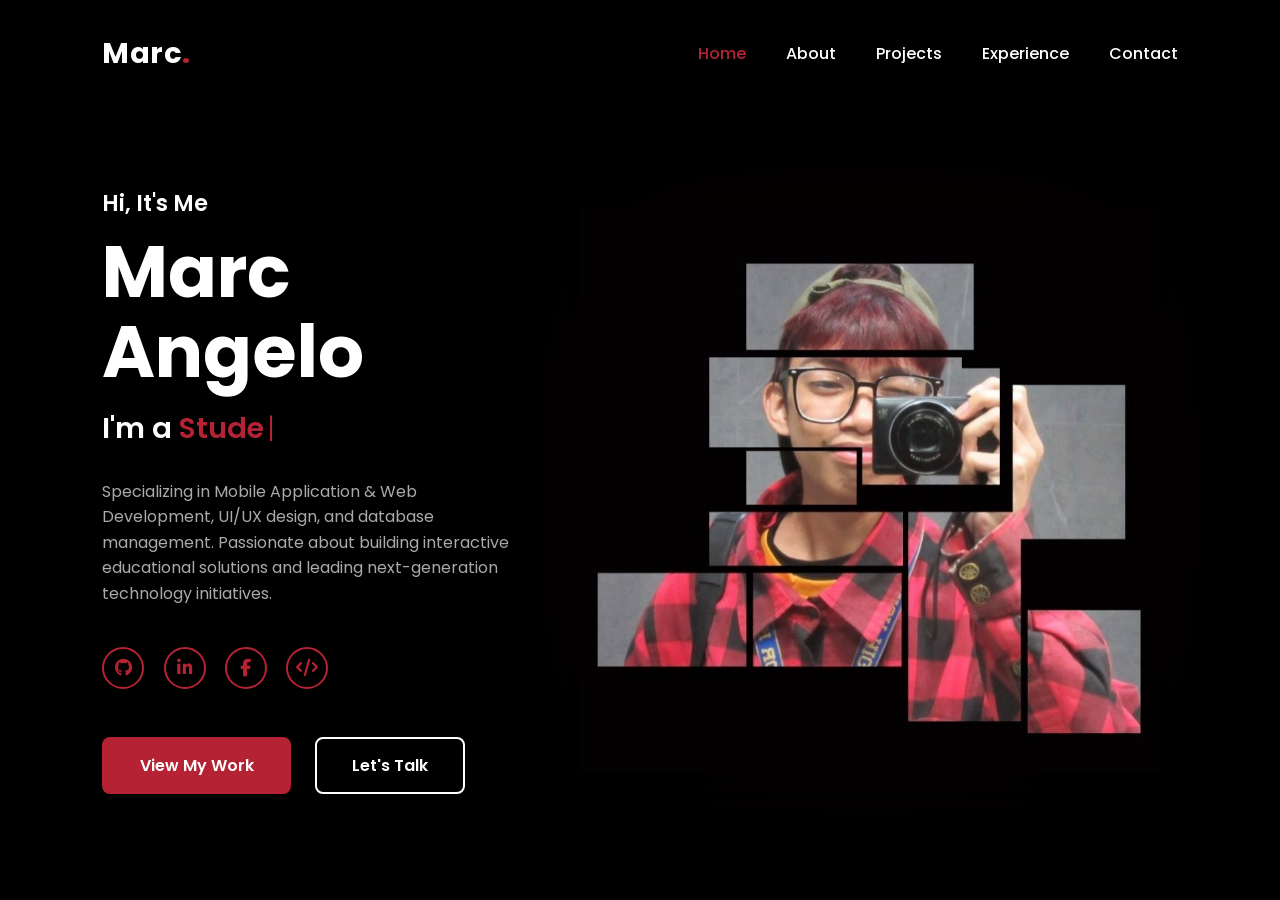
==== index.html @ 4bd6f5fd "Rename home.html to index.html" ====
<!DOCTYPE html>
<html lang="en">
<head>
    <meta charset="UTF-8">
    <meta name="viewport" content="width=device-width, initial-scale=1.0">
    <title>Marc Angelo | Portfolio</title>
    <!-- Poppins Font -->
    <link href="https://fonts.googleapis.com/css2?family=Poppins:wght@300;400;500;600;700;800&display=swap" rel="stylesheet">
    <!-- FontAwesome for Icons -->
    <link rel="stylesheet" href="https://cdnjs.cloudflare.com/ajax/libs/font-awesome/6.4.0/css/all.min.css">
    <link rel="stylesheet" href="Design.css">
</head>
<body>

    <!-- Navigation Bar -->
    <header class="navbar">
        <div class="logo">Marc<span>.</span></div>
        <nav>
            <ul>
                <li><a href="#home" class="active">Home</a></li>
                <li><a href="#about">About</a></li>
                <li><a href="#projects">Projects</a></li>
                <li><a href="#experience">Experience</a></li>
                <li><a href="#contact">Contact</a></li>
            </ul>
        </nav>
    </header>

    <!-- Hero Section -->
    <section class="hero" id="home">
        <!-- Left Side Content -->
        <div class="hero-content">
            <h3>Hi, It's Me</h3>
            <h1>Marc Angelo</h1>
            <div class="animated-text">
                I'm a <span id="typing-text">Application Developer</span><span class="cursor">|</span>
            </div>
            <p>
                Specializing in Mobile Application & Web Development, UI/UX design, and database management. 
                Passionate about building interactive educational solutions and leading next-generation technology initiatives.
            </p>

            <!-- Social Links -->
            <div class="social-icons">
                <a href="#" target="_blank"><i class="fab fa-github"></i></a>
                <a href="#" target="_blank"><i class="fab fa-linkedin-in"></i></a>
                <a href="#" target="_blank"><i class="fab fa-facebook-f"></i></a>
                <a href="#" target="_blank"><i class="fas fa-code"></i></a>
            </div>

            <!-- Action Buttons -->
            <div class="cta-buttons">
                <a href="#projects" class="btn primary">View My Work</a>
                <a href="#contact" class="btn secondary">Let's Talk</a>
            </div>
        </div>

        <!-- Right Side: Large, 3D Interactive Mosaic Card -->
        <div class="hero-image-wrapper">
            <div class="tilt-card" id="tiltCard">
                <img src="Maru.jpg" alt="Marc Angelo Mosaic" class="hero-img">
                <div class="card-glow"></div>
            </div>
        </div>
    </section>

    <!-- Interactivity Scripts -->
    <script>
        // --- 1. Dynamic Typing Effect ---
        const roles = ["Student", "UI/UX Designer", "Vlogger"];
        let roleIndex = 0;
        let charIndex = 0;
        let isDeleting = false;
        const typingTextElem = document.getElementById("typing-text");

        function type() {
            const currentRole = roles[roleIndex];
            if (isDeleting) {
                typingTextElem.textContent = currentRole.substring(0, charIndex - 1);
                charIndex--;
            } else {
                typingTextElem.textContent = currentRole.substring(0, charIndex + 1);
                charIndex++;
            }

            if (!isDeleting && charIndex === currentRole.length) {
                isDeleting = true;
                setTimeout(type, 2000);
            } else if (isDeleting && charIndex === 0) {
                isDeleting = false;
                roleIndex = (roleIndex + 1) % roles.length;
                setTimeout(type, 500);
            } else {
                setTimeout(type, isDeleting ? 50 : 100);
            }
        }

        // --- 2. 3D Parallax Tilt Effect ---
        const card = document.getElementById('tiltCard');
        
        document.addEventListener('mousemove', (e) => {
            const cardRect = card.getBoundingClientRect();
            // Find center coordinates of the picture card
            const cardCenterX = cardRect.left + cardRect.width / 2;
            const cardCenterY = cardRect.top + cardRect.height / 2;
            
            // Calculate mouse distance from center
            const x = e.clientX - cardCenterX;
            const y = e.clientY - cardCenterY;
            
            // Map distances to a clean degree rotation constraint
            const maxTilt = 15; 
            const tiltX = (y / (window.innerHeight / 2)) * -maxTilt;
            const tiltY = (x / (window.innerWidth / 2)) * maxTilt;
            
            // Apply fluid 3D transformations
            card.style.transform = `rotateX(${tiltX}deg) rotateY(${tiltY}deg) scale3d(1.03, 1.03, 1.03)`;
        });

        // Reset positions smoothly when mouse leaves screen area
        document.addEventListener('mouseleave', () => {
            card.style.transform = `rotateX(0deg) rotateY(0deg) scale3d(1, 1, 1)`;
        });

        document.addEventListener("DOMContentLoaded", () => {
            setTimeout(type, 1000);
        });
    </script>
</body>
</html>
---- Design.css ----
/* Reset and Base Rules */
* {
    margin: 0;
    padding: 0;
    box-sizing: border-box;
    font-family: 'Poppins', sans-serif;
    scroll-behavior: smooth;
}

:root {
    --bg-color: #000000;          /* Matches your deep black portfolio background */
    --text-color: #ffffff;
    --text-muted: #aaaaaa;
    --accent-color: #b52233;      /* Crimson Red Highlighting */
}

body {
    background-color: var(--bg-color);
    color: var(--text-color);
    overflow-x: hidden;
}

/* Navbar Configuration */
.navbar {
    position: fixed;
    top: 0;
    left: 0;
    width: 100%;
    padding: 2rem 8%;
    display: flex;
    justify-content: space-between;
    align-items: center;
    background: rgba(0, 0, 0, 0.9);
    z-index: 1000;
}

.navbar .logo {
    font-size: 1.8rem;
    font-weight: 700;
    letter-spacing: 0.5px;
}

.navbar .logo span {
    color: var(--accent-color);
}

.navbar nav ul {
    display: flex;
    list-style: none;
    gap: 2.5rem;
}

.navbar nav ul li a {
    color: var(--text-color);
    text-decoration: none;
    font-weight: 500;
    font-size: 1rem;
    transition: 0.3s ease;
}

.navbar nav ul li a:hover,
.navbar nav ul li a.active {
    color: var(--accent-color);
}

/* Two-Column Layout (Right column optimized to be significantly wider) */
.hero {
    min-height: 100vh;
    display: grid;
    grid-template-columns: 0.8fr 1.2fr; 
    align-items: center;
    padding: 0 8%;
    gap: 3rem;
    padding-top: 80px;
    perspective: 1000px; /* Activates depth for 3D translations */
}

/* Left Column Styling */
.hero-content h3 {
    font-size: 1.4rem;
    font-weight: 600;
    margin-bottom: 0.8rem;
}

.hero-content h1 {
    font-size: 4.5rem;
    font-weight: 700;
    line-height: 1.1;
    margin-bottom: 1rem;
}

.hero-content .animated-text {
    font-size: 1.8rem;
    font-weight: 600;
    margin-bottom: 1.8rem;
}

.hero-content .animated-text span#typing-text {
    color: var(--accent-color);
}

.cursor {
    display: inline-block;
    color: var(--accent-color);
    margin-left: 3px;
    font-weight: 300;
    animation: blink 1s infinite;
}

@keyframes blink {
    0%, 100% { opacity: 1; }
    50% { opacity: 0; }
}

.hero-content p {
    font-size: 1rem;
    color: var(--text-muted);
    line-height: 1.6;
    max-width: 540px;
    margin-bottom: 2.5rem;
}

/* Social Buttons */
.social-icons {
    display: flex;
    gap: 1.2rem;
    margin-bottom: 3rem;
}

.social-icons a {
    display: inline-flex;
    justify-content: center;
    align-items: center;
    width: 42px;
    height: 42px;
    background: transparent;
    border: 2px solid var(--accent-color);
    border-radius: 50%;
    color: var(--accent-color);
    font-size: 1.1rem;
    text-decoration: none;
    transition: 0.3s ease;
}

.social-icons a:hover {
    background: var(--accent-color);
    color: var(--text-color);
    box-shadow: 0 0 15px var(--accent-color);
    transform: translateY(-2px);
}

/* Action Buttons */
.cta-buttons {
    display: flex;
    gap: 1.5rem;
}

.btn {
    display: inline-flex;
    justify-content: center;
    align-items: center;
    padding: 0.9rem 2.2rem;
    border-radius: 8px;
    font-size: 1rem;
    font-weight: 600;
    text-decoration: none;
    transition: 0.3s ease;
}

.btn.primary {
    background: var(--accent-color);
    color: var(--text-color);
    border: 2px solid var(--accent-color);
}

.btn.primary:hover {
    background: transparent;
    color: var(--accent-color);
    box-shadow: 0 0 15px rgba(181, 34, 51, 0.4);
}

.btn.secondary {
    background: transparent;
    color: var(--text-color);
    border: 2px solid var(--text-color);
}

.btn.secondary:hover {
    background: var(--text-color);
    color: var(--bg-color);
}

/* Right Column: Clean Picture Alignment Wrapper */
.hero-image-wrapper {
    display: flex;
    justify-content: center;
    align-items: center;
    width: 100%;
}

/* Interactive 3D Card Stage */
.tilt-card {
    position: relative;
    width: 100%;
    max-width: 580px; /* Keeps the mosaic comfortably large */
    transform-style: preserve-3d;
    transition: transform 0.15s ease-out;
    background: transparent;
}

.hero-img {
    width: 100%;
    height: auto;
    object-fit: contain;
    display: block;
    transform: translateZ(20px); /* Pushes image outward in 3D space */
    filter: drop-shadow(0 15px 35px rgba(0, 0, 0, 0.9));
}

/* Atmospheric Glow Following movements behind card */
.card-glow {
    position: absolute;
    top: 10%;
    left: 10%;
    width: 80%;
    height: 80%;
    background: var(--accent-color);
    filter: blur(80px);
    opacity: 0.15;
    pointer-events: none;
    transform: translateZ(-10px);
}

/* Responsive Infrastructure for Mobile Viewports */
@media (max-width: 991px) {
    .hero {
        grid-template-columns: 1fr;
        text-align: center;
        gap: 3rem;
        padding-top: 100px;
        padding-bottom: 50px;
    }

    .hero-content {
        order: 2;
        display: flex;
        flex-direction: column;
        align-items: center;
    }

    .hero-image-wrapper {
        order: 1;
        justify-content: center;
    }

    .tilt-card {
        max-width: 420px;
    }

    .navbar nav {
        display: none; 
    }
}
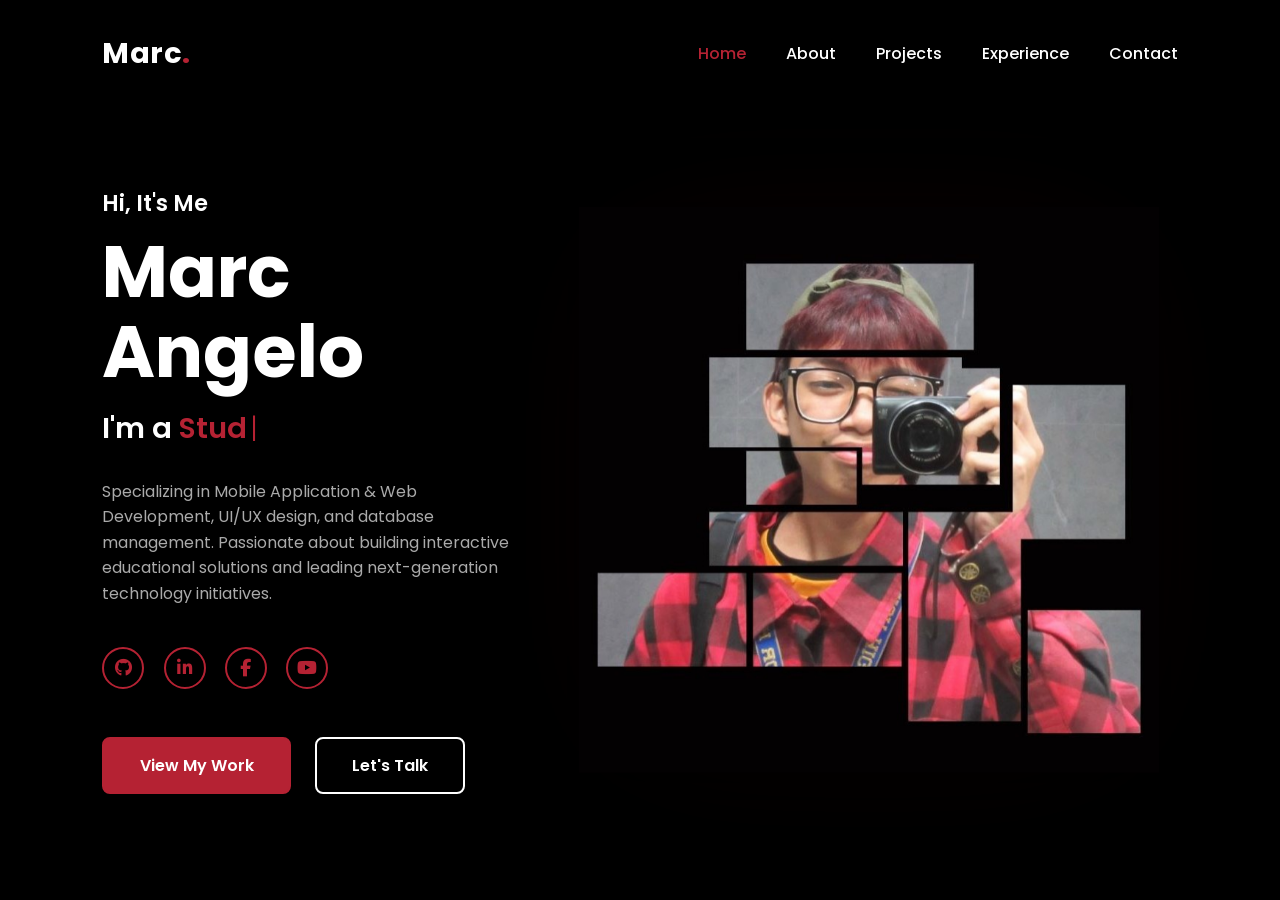
==== commit d20f1642: "Update social links in index.html Updated social links with actual URLs for GitHub, LinkedIn, Facebo" ====
--- a/index.html
+++ b/index.html
@@ -8,7 +8,7 @@
     <link href="https://fonts.googleapis.com/css2?family=Poppins:wght@300;400;500;600;700;800&display=swap" rel="stylesheet">
     <!-- FontAwesome for Icons -->
     <link rel="stylesheet" href="https://cdnjs.cloudflare.com/ajax/libs/font-awesome/6.4.0/css/all.min.css">
-    <link rel="stylesheet" href="Design.css">
+    <link rel="stylesheet" href="style.css">
 </head>
 <body>
 
@@ -41,12 +41,16 @@
             </p>
 
             <!-- Social Links -->
-            <div class="social-icons">
-                <a href="#" target="_blank"><i class="fab fa-github"></i></a>
-                <a href="#" target="_blank"><i class="fab fa-linkedin-in"></i></a>
-                <a href="#" target="_blank"><i class="fab fa-facebook-f"></i></a>
-                <a href="#" target="_blank"><i class="fas fa-code"></i></a>
-            </div>
+<div class="social-icons">
+            <!-- GitHub Link -->
+        <a href="https://github.com/Maruku-lit" target="_blank"><i class="fab fa-github"></i></a>
+            <!-- LinkedIn Link -->
+    <a href="https://www.linkedin.com/in/marc-fagela-062154318" target="_blank"><i class="fab fa-linkedin-in"></i></a>
+            <!-- Facebook Link -->
+    <a href="https://www.facebook.com/mik.fga" target="_blank"><i class="fab fa-facebook-f"></i></a>
+            <!-- YouTube Link (Replaced the code icon) -->
+    <a href="https://www.youtube.com/@MarcFagela" target="_blank"><i class="fab fa-youtube"></i></a>
+</div>
 
             <!-- Action Buttons -->
             <div class="cta-buttons">
--- a/style.css
+++ b/style.css
@@ -0,0 +1,263 @@
+/* Reset and Base Rules */
+* {
+    margin: 0;
+    padding: 0;
+    box-sizing: border-box;
+    font-family: 'Poppins', sans-serif;
+    scroll-behavior: smooth;
+}
+
+:root {
+    --bg-color: #000000;          /* Matches your deep black portfolio background */
+    --text-color: #ffffff;
+    --text-muted: #aaaaaa;
+    --accent-color: #b52233;      /* Crimson Red Highlighting */
+}
+
+body {
+    background-color: var(--bg-color);
+    color: var(--text-color);
+    overflow-x: hidden;
+}
+
+/* Navbar Configuration */
+.navbar {
+    position: fixed;
+    top: 0;
+    left: 0;
+    width: 100%;
+    padding: 2rem 8%;
+    display: flex;
+    justify-content: space-between;
+    align-items: center;
+    background: rgba(0, 0, 0, 0.9);
+    z-index: 1000;
+}
+
+.navbar .logo {
+    font-size: 1.8rem;
+    font-weight: 700;
+    letter-spacing: 0.5px;
+}
+
+.navbar .logo span {
+    color: var(--accent-color);
+}
+
+.navbar nav ul {
+    display: flex;
+    list-style: none;
+    gap: 2.5rem;
+}
+
+.navbar nav ul li a {
+    color: var(--text-color);
+    text-decoration: none;
+    font-weight: 500;
+    font-size: 1rem;
+    transition: 0.3s ease;
+}
+
+.navbar nav ul li a:hover,
+.navbar nav ul li a.active {
+    color: var(--accent-color);
+}
+
+/* Two-Column Layout (Right column optimized to be significantly wider) */
+.hero {
+    min-height: 100vh;
+    display: grid;
+    grid-template-columns: 0.8fr 1.2fr; 
+    align-items: center;
+    padding: 0 8%;
+    gap: 3rem;
+    padding-top: 80px;
+    perspective: 1000px; /* Activates depth for 3D translations */
+}
+
+/* Left Column Styling */
+.hero-content h3 {
+    font-size: 1.4rem;
+    font-weight: 600;
+    margin-bottom: 0.8rem;
+}
+
+.hero-content h1 {
+    font-size: 4.5rem;
+    font-weight: 700;
+    line-height: 1.1;
+    margin-bottom: 1rem;
+}
+
+.hero-content .animated-text {
+    font-size: 1.8rem;
+    font-weight: 600;
+    margin-bottom: 1.8rem;
+}
+
+.hero-content .animated-text span#typing-text {
+    color: var(--accent-color);
+}
+
+.cursor {
+    display: inline-block;
+    color: var(--accent-color);
+    margin-left: 3px;
+    font-weight: 300;
+    animation: blink 1s infinite;
+}
+
+@keyframes blink {
+    0%, 100% { opacity: 1; }
+    50% { opacity: 0; }
+}
+
+.hero-content p {
+    font-size: 1rem;
+    color: var(--text-muted);
+    line-height: 1.6;
+    max-width: 540px;
+    margin-bottom: 2.5rem;
+}
+
+/* Social Buttons */
+.social-icons {
+    display: flex;
+    gap: 1.2rem;
+    margin-bottom: 3rem;
+}
+
+.social-icons a {
+    display: inline-flex;
+    justify-content: center;
+    align-items: center;
+    width: 42px;
+    height: 42px;
+    background: transparent;
+    border: 2px solid var(--accent-color);
+    border-radius: 50%;
+    color: var(--accent-color);
+    font-size: 1.1rem;
+    text-decoration: none;
+    transition: 0.3s ease;
+}
+
+.social-icons a:hover {
+    background: var(--accent-color);
+    color: var(--text-color);
+    box-shadow: 0 0 15px var(--accent-color);
+    transform: translateY(-2px);
+}
+
+/* Action Buttons */
+.cta-buttons {
+    display: flex;
+    gap: 1.5rem;
+}
+
+.btn {
+    display: inline-flex;
+    justify-content: center;
+    align-items: center;
+    padding: 0.9rem 2.2rem;
+    border-radius: 8px;
+    font-size: 1rem;
+    font-weight: 600;
+    text-decoration: none;
+    transition: 0.3s ease;
+}
+
+.btn.primary {
+    background: var(--accent-color);
+    color: var(--text-color);
+    border: 2px solid var(--accent-color);
+}
+
+.btn.primary:hover {
+    background: transparent;
+    color: var(--accent-color);
+    box-shadow: 0 0 15px rgba(181, 34, 51, 0.4);
+}
+
+.btn.secondary {
+    background: transparent;
+    color: var(--text-color);
+    border: 2px solid var(--text-color);
+}
+
+.btn.secondary:hover {
+    background: var(--text-color);
+    color: var(--bg-color);
+}
+
+/* Right Column: Clean Picture Alignment Wrapper */
+.hero-image-wrapper {
+    display: flex;
+    justify-content: center;
+    align-items: center;
+    width: 100%;
+}
+
+/* Interactive 3D Card Stage */
+.tilt-card {
+    position: relative;
+    width: 100%;
+    max-width: 580px; /* Keeps the mosaic comfortably large */
+    transform-style: preserve-3d;
+    transition: transform 0.15s ease-out;
+    background: transparent;
+}
+
+.hero-img {
+    width: 100%;
+    height: auto;
+    object-fit: contain;
+    display: block;
+    transform: translateZ(20px); /* Pushes image outward in 3D space */
+    filter: drop-shadow(0 15px 35px rgba(0, 0, 0, 0.9));
+}
+
+/* Atmospheric Glow Following movements behind card */
+.card-glow {
+    position: absolute;
+    top: 10%;
+    left: 10%;
+    width: 80%;
+    height: 80%;
+    background: var(--accent-color);
+    filter: blur(80px);
+    opacity: 0.15;
+    pointer-events: none;
+    transform: translateZ(-10px);
+}
+
+/* Responsive Infrastructure for Mobile Viewports */
+@media (max-width: 991px) {
+    .hero {
+        grid-template-columns: 1fr;
+        text-align: center;
+        gap: 3rem;
+        padding-top: 100px;
+        padding-bottom: 50px;
+    }
+
+    .hero-content {
+        order: 2;
+        display: flex;
+        flex-direction: column;
+        align-items: center;
+    }
+
+    .hero-image-wrapper {
+        order: 1;
+        justify-content: center;
+    }
+
+    .tilt-card {
+        max-width: 420px;
+    }
+
+    .navbar nav {
+        display: none; 
+    }
+}
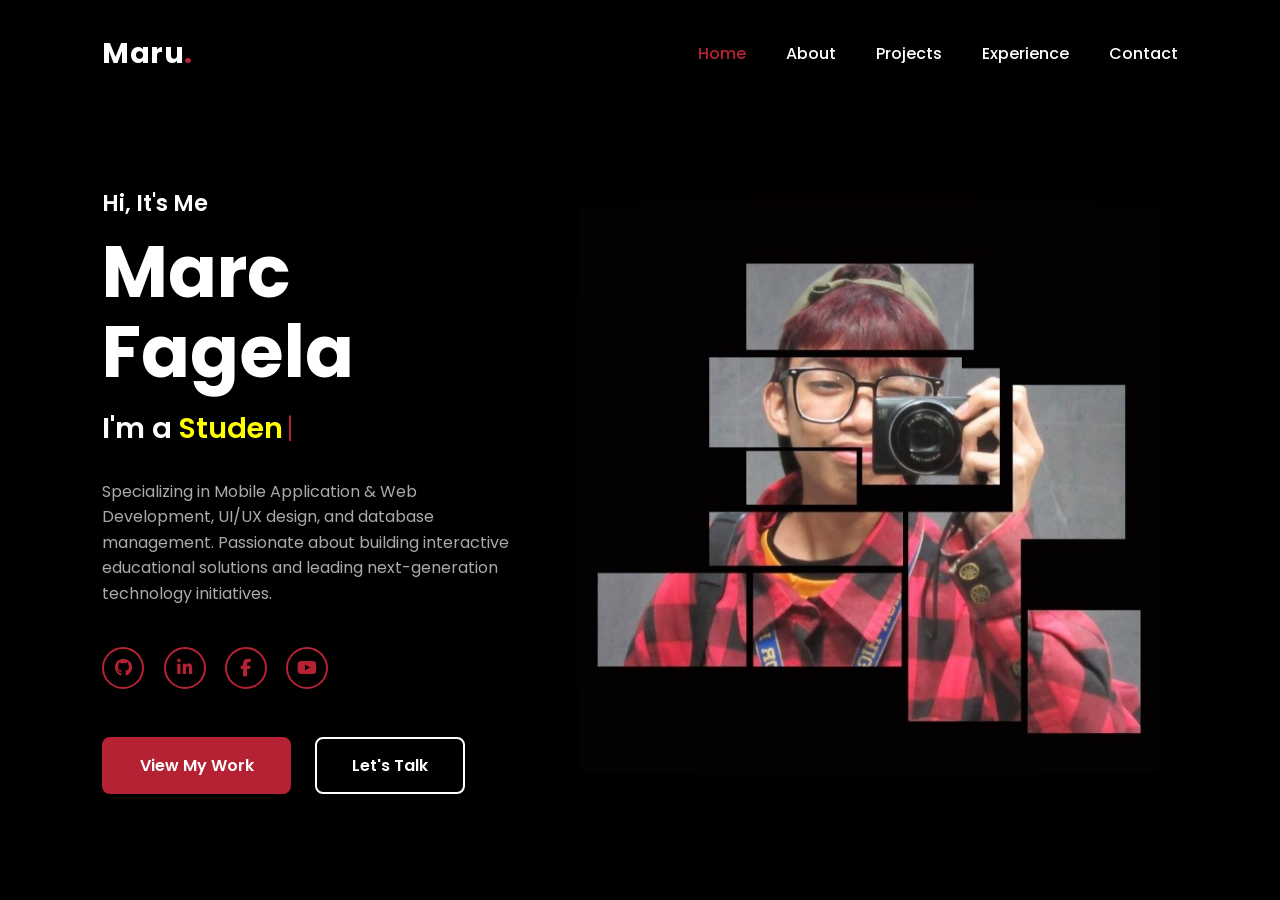
==== commit 495ca85c: "Revise portfolio content and enhance typing effect Updated portfolio content and improved dynamic ty" ====
--- a/index.html
+++ b/index.html
@@ -3,7 +3,7 @@
 <head>
     <meta charset="UTF-8">
     <meta name="viewport" content="width=device-width, initial-scale=1.0">
-    <title>Marc Angelo | Portfolio</title>
+    <title>Marc Fagela | Portfolio</title>
     <!-- Poppins Font -->
     <link href="https://fonts.googleapis.com/css2?family=Poppins:wght@300;400;500;600;700;800&display=swap" rel="stylesheet">
     <!-- FontAwesome for Icons -->
@@ -14,7 +14,7 @@
 
     <!-- Navigation Bar -->
     <header class="navbar">
-        <div class="logo">Marc<span>.</span></div>
+        <div class="logo">Maru<span>.</span></div>
         <nav>
             <ul>
                 <li><a href="#home" class="active">Home</a></li>
@@ -31,9 +31,9 @@
         <!-- Left Side Content -->
         <div class="hero-content">
             <h3>Hi, It's Me</h3>
-            <h1>Marc Angelo</h1>
+            <h1>Marc Fagela</h1>
             <div class="animated-text">
-                I'm a <span id="typing-text">Application Developer</span><span class="cursor">|</span>
+                I'm a <span id="typing-text">Front End Developer</span><span class="cursor">|</span>
             </div>
             <p>
                 Specializing in Mobile Application & Web Development, UI/UX design, and database management. 
@@ -77,8 +77,18 @@
         let isDeleting = false;
         const typingTextElem = document.getElementById("typing-text");
 
-        function type() {
+       function type() {
             const currentRole = roles[roleIndex];
+
+            // DITO NAKALAGAY YUNG CHANGING COLORS NG ROLES:
+            if (currentRole === "UI/UX Designer") {
+                typingTextElem.style.color = "#2ecc71"; // Ito yung Green
+            } else if (currentRole === "Vlogger") {
+                typingTextElem.style.color = "#3498db"; // Ito yung Blue
+            } else {
+                typingTextElem.style.color = "#FFFF00"; // Ito yung Yellow
+            }
+
             if (isDeleting) {
                 typingTextElem.textContent = currentRole.substring(0, charIndex - 1);
                 charIndex--;
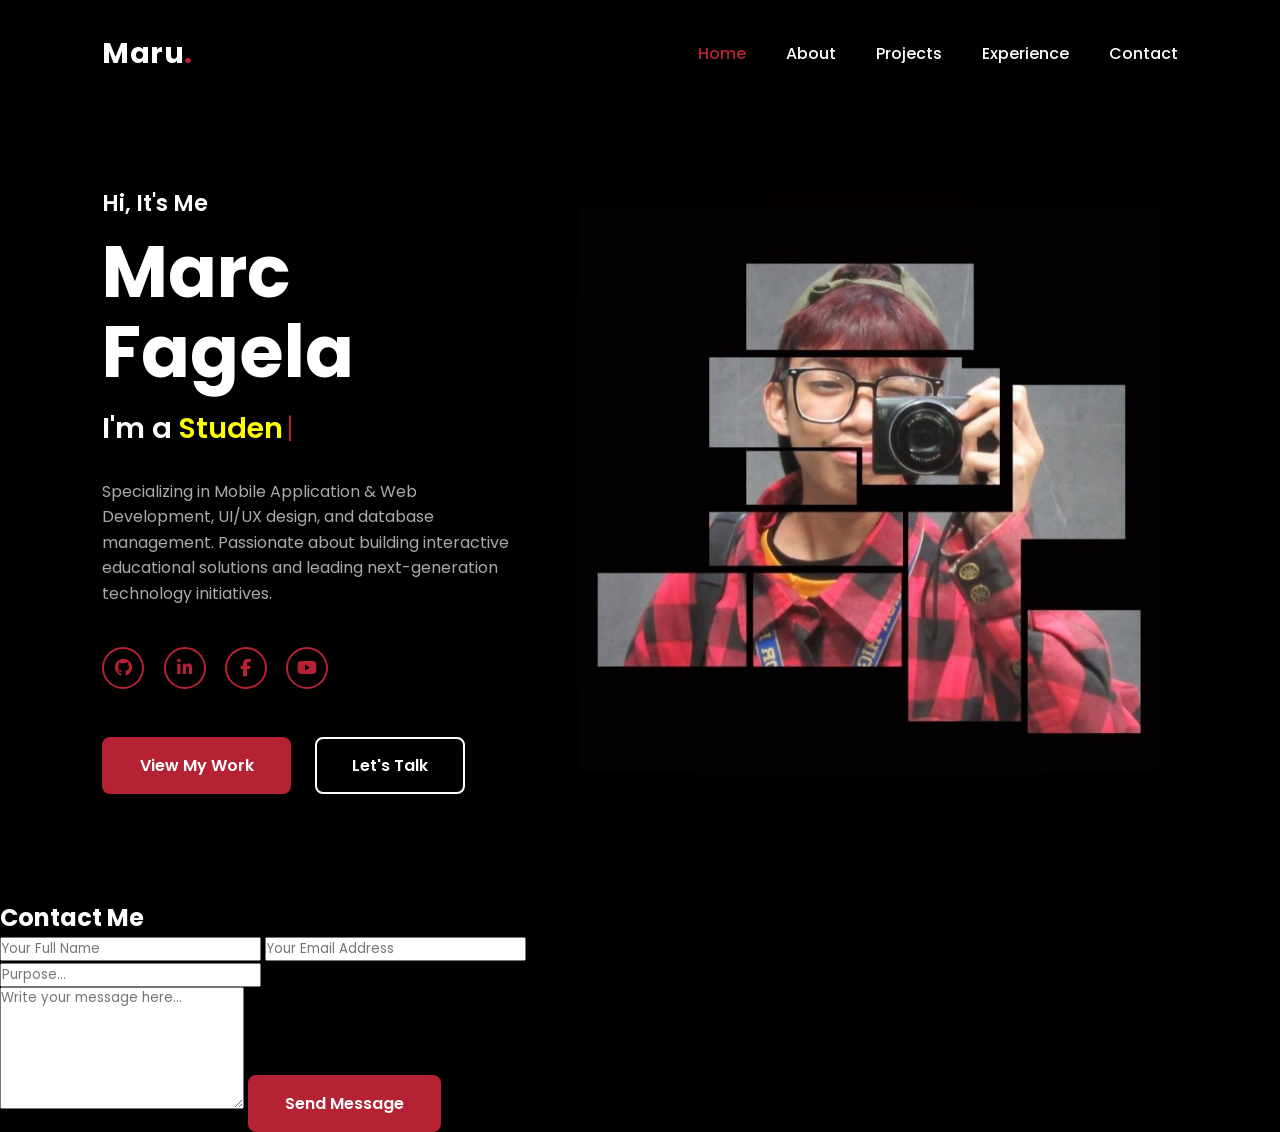
==== commit f181cc4f: "Refactor index.html and implement contact form Updated the HTML structure and added a contact form w" ====
--- a/index.html
+++ b/index.html
@@ -13,29 +13,29 @@
 <body>
 
     <!-- Navigation Bar -->
-    <header class="navbar">
-        <div class="logo">Maru<span>.</span></div>
-        <nav>
-            <ul>
-                <li><a href="#home" class="active">Home</a></li>
-                <li><a href="#about">About</a></li>
-                <li><a href="#projects">Projects</a></li>
-                <li><a href="#experience">Experience</a></li>
-                <li><a href="#contact">Contact</a></li>
-            </ul>
-        </nav>
-    </header>
+<header class="navbar">
+    <div class="logo">Maru<span>.</span></div>
+    <nav>
+        <ul>
+            <li><a href="#home" class="active">Home</a></li>
+            <li><a href="#about">About</a></li>
+            <li><a href="#projects">Projects</a></li>
+            <li><a href="#experience">Experience</a></li>
+            <li><a href="#contact">Contact</a></li>
+        </ul>
+    </nav>
+</header>
 
     <!-- Hero Section -->
-    <section class="hero" id="home">
+<section class="hero" id="home">
         <!-- Left Side Content -->
-        <div class="hero-content">
-            <h3>Hi, It's Me</h3>
-            <h1>Marc Fagela</h1>
-            <div class="animated-text">
+    <div class="hero-content">
+        <h3>Hi, It's Me</h3>
+        <h1>Marc Fagela</h1>
+        <div class="animated-text">
                 I'm a <span id="typing-text">Front End Developer</span><span class="cursor">|</span>
-            </div>
-            <p>
+        </div>
+        <p>
                 Specializing in Mobile Application & Web Development, UI/UX design, and database management. 
                 Passionate about building interactive educational solutions and leading next-generation technology initiatives.
             </p>
@@ -65,8 +65,29 @@
                 <img src="Maru.jpg" alt="Marc Angelo Mosaic" class="hero-img">
                 <div class="card-glow"></div>
             </div>
-        </div>
-    </section>
+    </div>
+</section>
+
+    <!-- Contact Section -->
+<section class="contact" id="contact">
+    <h2 class="heading">Contact <span>Me</span></h2>
+    
+    <form id="contactForm">
+    <div class="input-group">
+        <!-- May name="name" at name="email" dapat -->
+        <input type="text" id="userName" name="name" placeholder="Your Full Name" required>
+        <input type="email" id="userEmail" name="email" placeholder="Your Email Address" required>
+    </div>
+    <div class="input-group">
+        <!-- May name="purpose" -->
+        <input type="text" id="userPurpose" name="purpose" placeholder="Purpose..." required>
+    </div>
+    <!-- May name="message" -->
+    <textarea id="userMessage" name="message" rows="6" placeholder="Write your message here..." required></textarea>
+    
+    <button type="submit" class="btn primary" id="sendBtn">Send Message</button>
+</form>
+</section>
 
     <!-- Interactivity Scripts -->
     <script>
@@ -136,9 +157,56 @@
             card.style.transform = `rotateX(0deg) rotateY(0deg) scale3d(1, 1, 1)`;
         });
 
+// --- 3. Direct Contact Form Submission via AJAX ---
+        document.getElementById("contactForm").addEventListener("submit", function(e) {
+            e.preventDefault(); 
+
+            const sendBtn = document.getElementById("sendBtn");
+            sendBtn.innerText = "Sending...";
+            sendBtn.disabled = true;
+
+            // ⚠️ PALITAN MO ITO NG IYONG TOTOONG GMAIL ADDRESS:
+            const myGmail = "marcfga@gmail.com"; 
+
+            const formData = {
+                name: document.getElementById("userName").value,
+                email: document.getElementById("userEmail").value,
+                purpose: document.getElementById("userPurpose").value,
+                message: document.getElementById("userMessage").value
+            };
+
+            fetch(`https://formsubmit.co/ajax/${myGmail}`, {
+                method: "POST",
+                headers: {
+                    "Content-Type": "application/json",
+                    "Accept": "application/json"
+                },
+                body: JSON.stringify(formData)
+            })
+            .then(response => response.json())
+            .then(data => {
+                if (data.success === "true" || data.success === true) {
+                    alert("Message sent successfully! Check your email soon.");
+                    document.getElementById("contactForm").reset(); 
+                } else {
+                    alert("Oops! Something went wrong. Please try again.");
+                }
+            })
+            .catch(error => {
+                console.error("Error:", error);
+                alert("An error occurred while sending the message.");
+            })
+            .finally(() => {
+                sendBtn.innerText = "Send Message";
+                sendBtn.disabled = false;
+            });
+        });
+
         document.addEventListener("DOMContentLoaded", () => {
             setTimeout(type, 1000);
         });
+
+
     </script>
 </body>
 </html>
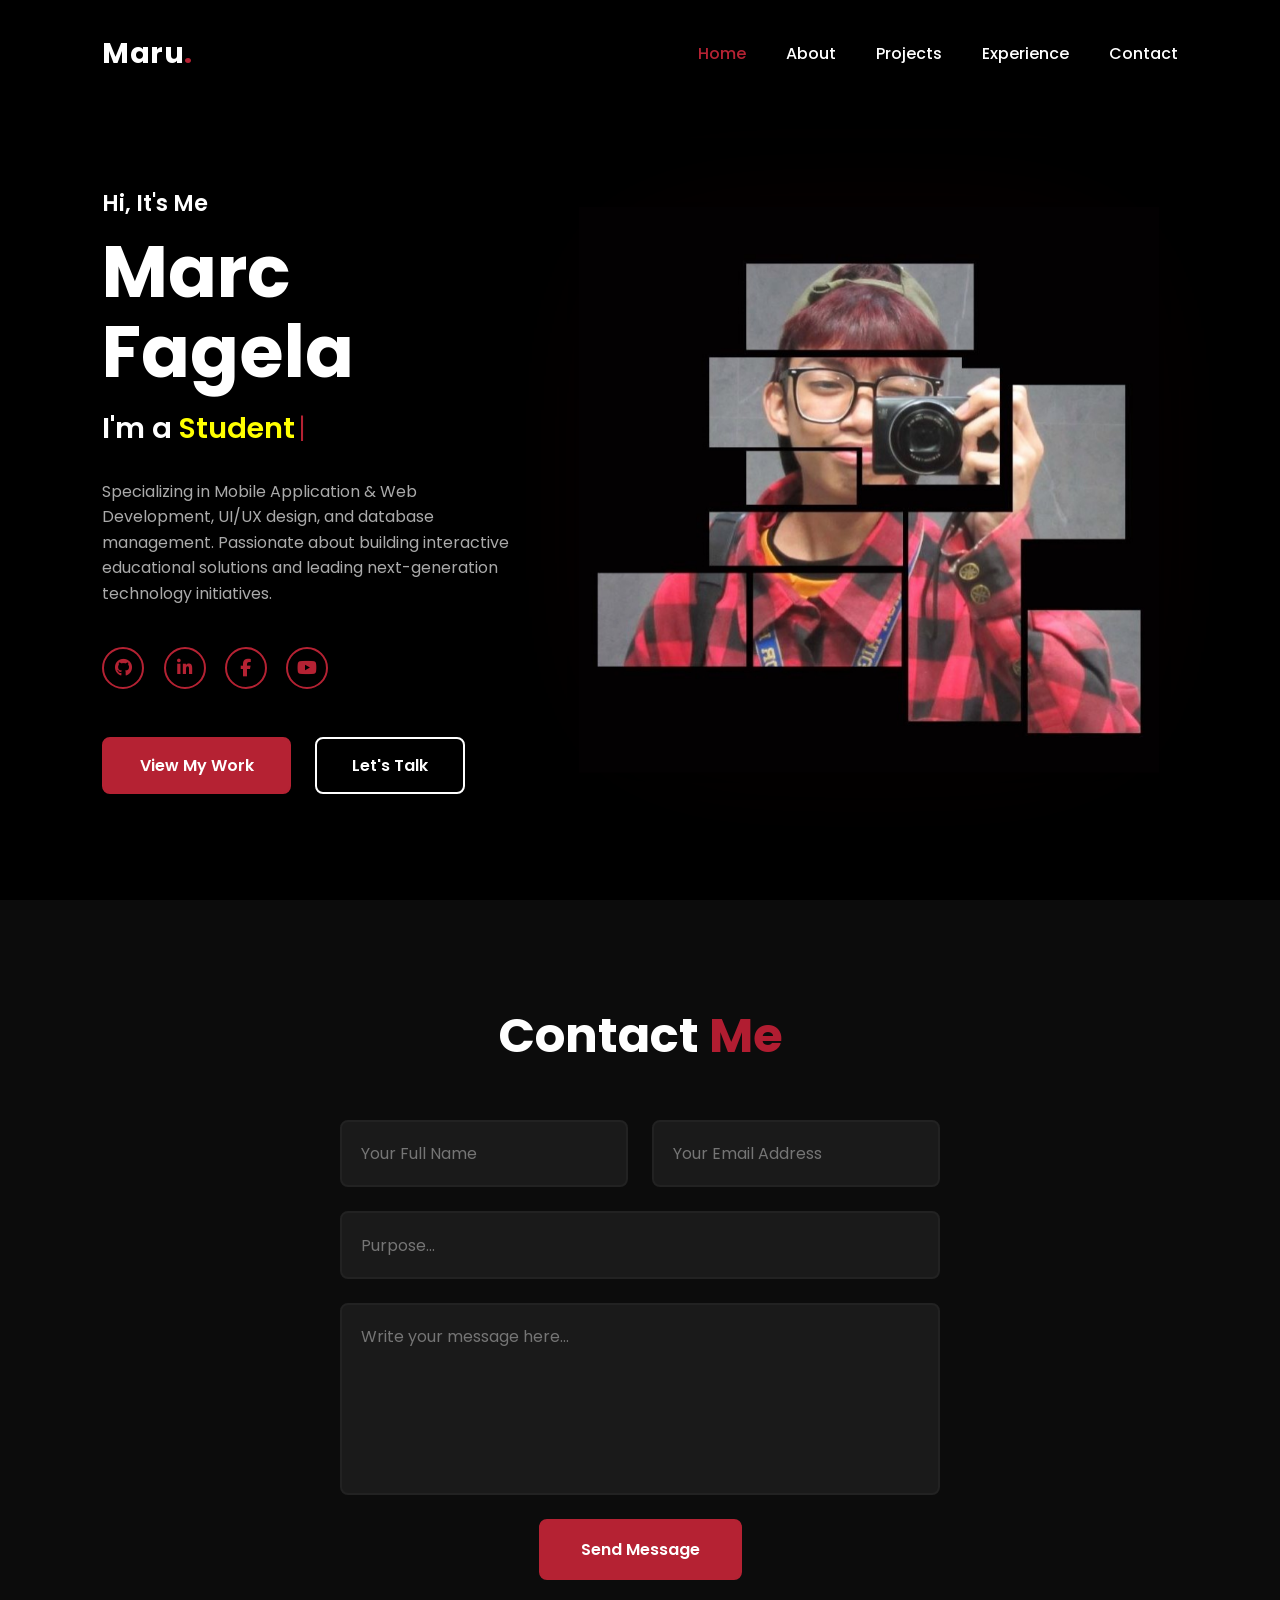
==== commit d0fb426f: "Fix HTML encoding and formatting issues" ====
--- a/index.html
+++ b/index.html
@@ -1,19 +1,21 @@
 <!DOCTYPE html>
 <html lang="en">
-<head>
-    <meta charset="UTF-8">
-    <meta name="viewport" content="width=device-width, initial-scale=1.0">
-    <title>Marc Fagela | Portfolio</title>
+    <head>
+        <meta charset="UTF-8">
+        <meta name="viewport" content="width=device-width, initial-scale=1.0">
+        <title>Marc Fagela | Portfolio</title>
+
     <!-- Poppins Font -->
-    <link href="https://fonts.googleapis.com/css2?family=Poppins:wght@300;400;500;600;700;800&display=swap" rel="stylesheet">
+         <link href="https://fonts.googleapis.com/css2?family=Poppins:wght@300;400;500;600;700;800&display=swap" rel="stylesheet">
+
     <!-- FontAwesome for Icons -->
-    <link rel="stylesheet" href="https://cdnjs.cloudflare.com/ajax/libs/font-awesome/6.4.0/css/all.min.css">
-    <link rel="stylesheet" href="style.css">
-</head>
+        <link rel="stylesheet" href="https://cdnjs.cloudflare.com/ajax/libs/font-awesome/6.4.0/css/all.min.css">
+        <link rel="stylesheet" href="style.css">
+    </head>
 <body>
-
     <!-- Navigation Bar -->
 <header class="navbar">
+
     <div class="logo">Maru<span>.</span></div>
     <nav>
         <ul>
@@ -27,51 +29,51 @@
 </header>
 
     <!-- Hero Section -->
-<section class="hero" id="home">
-        <!-- Left Side Content -->
-    <div class="hero-content">
+    <section class="hero" id="home">
+
+    <!-- Left Side Content -->
+     <div class="hero-content">
         <h3>Hi, It's Me</h3>
         <h1>Marc Fagela</h1>
         <div class="animated-text">
-                I'm a <span id="typing-text">Front End Developer</span><span class="cursor">|</span>
+            I'm a <span id="typing-text">Front End Developer</span><span class="cursor">|</span>
         </div>
         <p>
-                Specializing in Mobile Application & Web Development, UI/UX design, and database management. 
-                Passionate about building interactive educational solutions and leading next-generation technology initiatives.
-            </p>
-
-            <!-- Social Links -->
+            Specializing in Mobile Application & Web Development, UI/UX design, and database management. 
+            Passionate about building interactive educational solutions and leading next-generation technology initiatives.
+        </p>
+
+    <!-- Social Links -->
 <div class="social-icons">
-            <!-- GitHub Link -->
+    <!-- GitHub Link -->
         <a href="https://github.com/Maruku-lit" target="_blank"><i class="fab fa-github"></i></a>
-            <!-- LinkedIn Link -->
-    <a href="https://www.linkedin.com/in/marc-fagela-062154318" target="_blank"><i class="fab fa-linkedin-in"></i></a>
-            <!-- Facebook Link -->
-    <a href="https://www.facebook.com/mik.fga" target="_blank"><i class="fab fa-facebook-f"></i></a>
-            <!-- YouTube Link (Replaced the code icon) -->
-    <a href="https://www.youtube.com/@MarcFagela" target="_blank"><i class="fab fa-youtube"></i></a>
+    <!-- LinkedIn Link -->
+        <a href="https://www.linkedin.com/in/marc-fagela-062154318" target="_blank"><i class="fab fa-linkedin-in"></i></a>
+    <!-- Facebook Link -->
+        <a href="https://www.facebook.com/mik.fga" target="_blank"><i class="fab fa-facebook-f"></i></a>
+    <!-- YouTube Link (Replaced the code icon) -->
+        <a href="https://www.youtube.com/@MarcFagela" target="_blank"><i class="fab fa-youtube"></i></a>
 </div>
 
-            <!-- Action Buttons -->
-            <div class="cta-buttons">
-                <a href="#projects" class="btn primary">View My Work</a>
-                <a href="#contact" class="btn secondary">Let's Talk</a>
-            </div>
+    <!-- Action Buttons -->
+     <div class="cta-buttons">
+        <a href="#projects" class="btn primary">View My Work</a>
+        <a href="#contact" class="btn secondary">Let's Talk</a>
+    </div>
+</div>
+
+    <!-- Right Side: Large, 3D Interactive Mosaic -->
+     <div class="hero-image-wrapper">
+        <div class="tilt-card" id="tiltCard">
+            <img src="Maru.jpg" alt="Marc Angelo Mosaic" class="hero-img">
+            <div class="card-glow"></div>
         </div>
-
-        <!-- Right Side: Large, 3D Interactive Mosaic Card -->
-        <div class="hero-image-wrapper">
-            <div class="tilt-card" id="tiltCard">
-                <img src="Maru.jpg" alt="Marc Angelo Mosaic" class="hero-img">
-                <div class="card-glow"></div>
-            </div>
     </div>
 </section>
 
     <!-- Contact Section -->
 <section class="contact" id="contact">
     <h2 class="heading">Contact <span>Me</span></h2>
-    
     <form id="contactForm">
     <div class="input-group">
         <!-- May name="name" at name="email" dapat -->
@@ -82,6 +84,7 @@
         <!-- May name="purpose" -->
         <input type="text" id="userPurpose" name="purpose" placeholder="Purpose..." required>
     </div>
+
     <!-- May name="message" -->
     <textarea id="userMessage" name="message" rows="6" placeholder="Write your message here..." required></textarea>
     
@@ -101,63 +104,63 @@
        function type() {
             const currentRole = roles[roleIndex];
 
-            // DITO NAKALAGAY YUNG CHANGING COLORS NG ROLES:
-            if (currentRole === "UI/UX Designer") {
-                typingTextElem.style.color = "#2ecc71"; // Ito yung Green
-            } else if (currentRole === "Vlogger") {
-                typingTextElem.style.color = "#3498db"; // Ito yung Blue
-            } else {
-                typingTextElem.style.color = "#FFFF00"; // Ito yung Yellow
-            }
-
-            if (isDeleting) {
-                typingTextElem.textContent = currentRole.substring(0, charIndex - 1);
-                charIndex--;
-            } else {
-                typingTextElem.textContent = currentRole.substring(0, charIndex + 1);
-                charIndex++;
-            }
-
-            if (!isDeleting && charIndex === currentRole.length) {
-                isDeleting = true;
-                setTimeout(type, 2000);
-            } else if (isDeleting && charIndex === 0) {
-                isDeleting = false;
-                roleIndex = (roleIndex + 1) % roles.length;
-                setTimeout(type, 500);
-            } else {
-                setTimeout(type, isDeleting ? 50 : 100);
-            }
-        }
-
-        // --- 2. 3D Parallax Tilt Effect ---
+    // DITO NAKALAGAY YUNG CHANGING COLORS NG ROLES:
+    if (currentRole === "UI/UX Designer") {
+        typingTextElem.style.color = "#2ecc71"; // Ito yung Green
+    } else if (currentRole === "Vlogger") {
+        typingTextElem.style.color = "#3498db"; // Ito yung Blue
+    } else {
+        typingTextElem.style.color = "#FFFF00"; // Ito yung Yellow
+    }
+
+    if (isDeleting) {
+        typingTextElem.textContent = currentRole.substring(0, charIndex - 1);
+        charIndex--;
+    } else {
+        typingTextElem.textContent = currentRole.substring(0, charIndex + 1);
+        charIndex++;
+    }
+
+    if (!isDeleting && charIndex === currentRole.length) {
+        isDeleting = true;
+        setTimeout(type, 2000);
+    } else if (isDeleting && charIndex === 0) {
+        isDeleting = false;
+        roleIndex = (roleIndex + 1) % roles.length;
+        setTimeout(type, 500);
+    } else {
+        setTimeout(type, isDeleting ? 50 : 100);
+    }
+}
+
+    // --- 2. 3D Parallax Tilt Effect ---
         const card = document.getElementById('tiltCard');
         
-        document.addEventListener('mousemove', (e) => {
-            const cardRect = card.getBoundingClientRect();
-            // Find center coordinates of the picture card
-            const cardCenterX = cardRect.left + cardRect.width / 2;
-            const cardCenterY = cardRect.top + cardRect.height / 2;
+    document.addEventListener('mousemove', (e) => {
+        const cardRect = card.getBoundingClientRect();
+    // Find center coordinates of the picture card
+        const cardCenterX = cardRect.left + cardRect.width / 2;
+        const cardCenterY = cardRect.top + cardRect.height / 2;
             
-            // Calculate mouse distance from center
-            const x = e.clientX - cardCenterX;
-            const y = e.clientY - cardCenterY;
+    // Calculate mouse distance from center
+        const x = e.clientX - cardCenterX;
+        const y = e.clientY - cardCenterY;
             
-            // Map distances to a clean degree rotation constraint
-            const maxTilt = 15; 
-            const tiltX = (y / (window.innerHeight / 2)) * -maxTilt;
-            const tiltY = (x / (window.innerWidth / 2)) * maxTilt;
+    // Map distances to a clean degree rotation constraint
+        const maxTilt = 15; 
+        const tiltX = (y / (window.innerHeight / 2)) * -maxTilt;
+        const tiltY = (x / (window.innerWidth / 2)) * maxTilt;
             
-            // Apply fluid 3D transformations
-            card.style.transform = `rotateX(${tiltX}deg) rotateY(${tiltY}deg) scale3d(1.03, 1.03, 1.03)`;
-        });
-
-        // Reset positions smoothly when mouse leaves screen area
+    // Apply fluid 3D transformations
+        card.style.transform = `rotateX(${tiltX}deg) rotateY(${tiltY}deg) scale3d(1.03, 1.03, 1.03)`;
+    });
+
+    // Reset positions smoothly when mouse leaves screen area
         document.addEventListener('mouseleave', () => {
-            card.style.transform = `rotateX(0deg) rotateY(0deg) scale3d(1, 1, 1)`;
-        });
-
-// --- 3. Direct Contact Form Submission via AJAX ---
+        card.style.transform = `rotateX(0deg) rotateY(0deg) scale3d(1, 1, 1)`;
+    });
+
+    // --- 3. Direct Contact Form Submission via AJAX ---
         document.getElementById("contactForm").addEventListener("submit", function(e) {
             e.preventDefault(); 
 
--- a/style.css
+++ b/style.css
@@ -261,3 +261,61 @@
         display: none; 
     }
 }
+
+/* Contact Section Styles */
+.contact {
+    padding: 100px 7% 100px;
+    background: #0c0c0c; /* Bagay sa dark layout mo */
+    text-align: center;
+}
+
+.contact h2 {
+    font-size: 3rem;
+    margin-bottom: 3rem;
+    color: #fff;
+}
+
+.contact h2 span {
+    color: #b11d31; /* Ang pirma mong Red color */
+}
+
+.contact form {
+    max-width: 600px;
+    margin: 0 auto;
+    display: flex;
+    flex-direction: column;
+    gap: 1.5rem;
+}
+
+.contact .input-group {
+    display: flex;
+    gap: 1.5rem;
+}
+
+.contact input, .contact textarea {
+    width: 100%;
+    padding: 1.2rem;
+    font-size: 1rem;
+    color: #fff;
+    background: #1a1a1a;
+    border: 2px solid #222;
+    border-radius: 8px;
+    font-family: 'Poppins', sans-serif;
+    transition: all 0.3s ease;
+}
+
+.contact input:focus, .contact textarea:focus {
+    border-color: #ffcc00; /* Magbi-blink o mag-highlight sa Yellow kapag kinlik (gaya ng Student role mo!) */
+    outline: none;
+    box-shadow: 0 0 10px rgba(255, 204, 0, 0.2);
+}
+
+.contact textarea {
+    resize: none;
+}
+
+.contact .btn {
+    align-self: center;
+    padding: 1rem 2.5rem;
+    cursor: pointer;
+}
